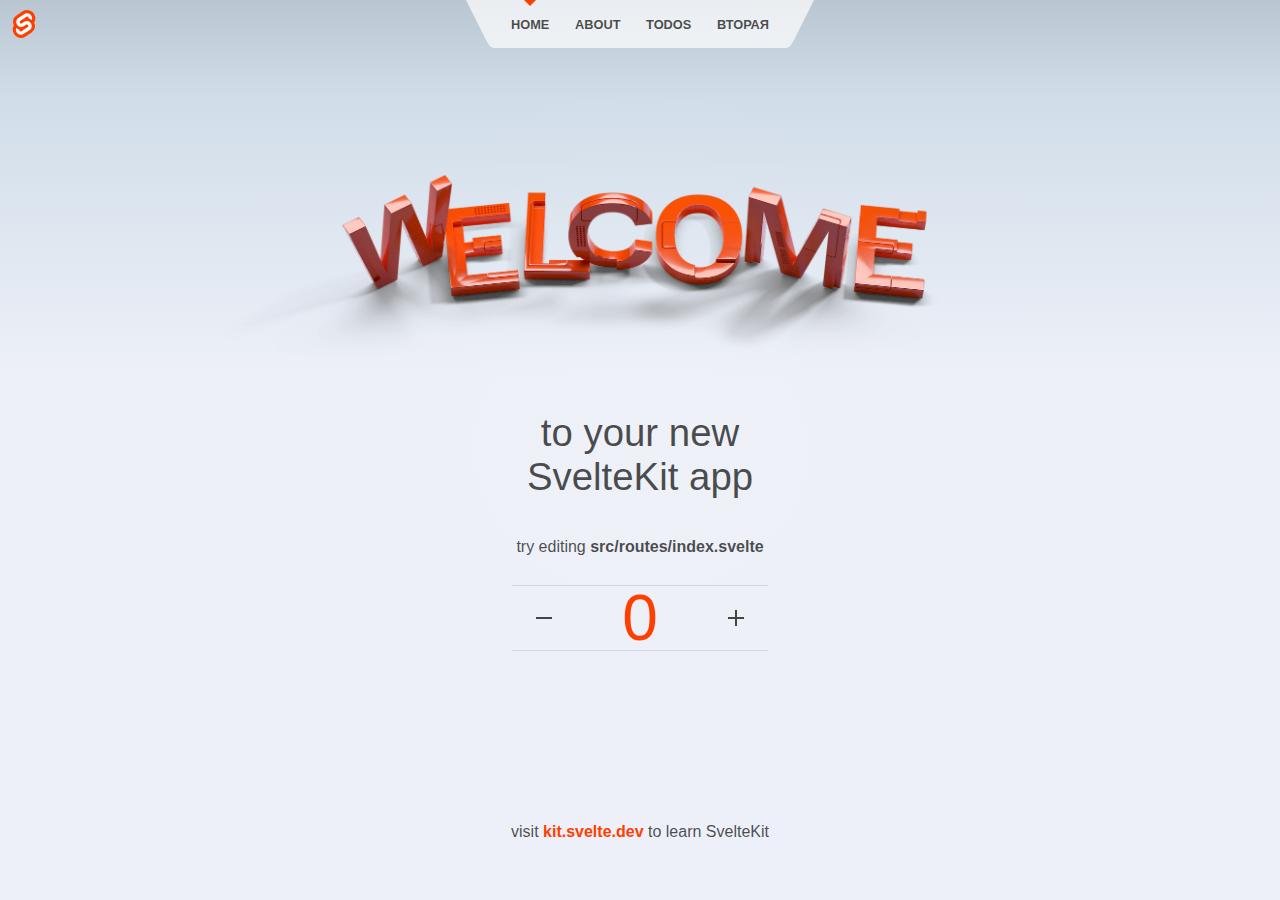
==== index.html @ 8eb038f1 "q" ====
<!DOCTYPE html>
<html lang="en">
	<head>
		<meta charset="utf-8" />
		<link rel="icon" href="/favicon.ico" />
		<meta name="viewport" content="width=device-width, initial-scale=1" />

		<title>Home</title>

		

		<link rel="modulepreload" href="/./_app/start-bb9dfd54.js">
		<link rel="modulepreload" href="/./_app/chunks/index-5ad3f4d4.js">
		<link rel="modulepreload" href="/./_app/chunks/index-d31526ba.js">
		<link rel="modulepreload" href="/./_app/pages/$layout.svelte-97f8ecf9.js">
		<link rel="modulepreload" href="/./_app/pages/index.svelte-7b14c95b.js">
		<link rel="stylesheet" href="/./_app/assets/start-a8cd1609.css">
		<link rel="stylesheet" href="/./_app/assets/pages/$layout.svelte-668ef4e9.css">
		<link rel="stylesheet" href="/./_app/assets/pages/index.svelte-3e658545.css">

		<script type="module">
			import { start } from "/./_app/start-bb9dfd54.js";
			start({
				target: document.querySelector("#svelte"),
				paths: {"base":"","assets":"/."},
				session: {},
				host: location.host,
				route: true,
				spa: false,
				hydrate: {
					status: 200,
					error: null,
					nodes: [
						import("/./_app/pages/$layout.svelte-97f8ecf9.js"),
						import("/./_app/pages/index.svelte-7b14c95b.js")
					],
					page: {
						host: location.host, // TODO this is redundant
						path: "/",
						query: new URLSearchParams(""),
						params: {}
					}
				}
			});
		</script>
	</head>
	<body>
		<div id="svelte">


<header class="svelte-a57vis"><div class="corner svelte-a57vis"><a href="https://kit.svelte.dev" class="svelte-a57vis"><img src="/_app/assets/svelte-logo.87df40b8.svg" alt="SvelteKit" class="svelte-a57vis"></a></div>

	<nav class="svelte-a57vis"><svg viewBox="0 0 2 3" aria-hidden="true" class="svelte-a57vis"><path d="M0,0 L1,2 C1.5,3 1.5,3 2,3 L2,0 Z" class="svelte-a57vis"></path></svg>
<ul class="svelte-a57vis"><li class="svelte-a57vis active"><a sveltekit:prefetch href="/" class="svelte-a57vis">Home</a></li>
	<li class="svelte-a57vis"><a sveltekit:prefetch href="/about" class="svelte-a57vis">About</a></li>
	<li class="svelte-a57vis"><a sveltekit:prefetch href="/todos" class="svelte-a57vis">Todos</a></li>
	<li class="svelte-a57vis"><a sveltekit:prefetch href="/two" class="svelte-a57vis">Вторая</a></li></ul>
<svg viewBox="0 0 2 3" aria-hidden="true" class="svelte-a57vis"><path d="M0,0 L0,3 C0.5,3 0.5,3 1,2 L2,0 Z" class="svelte-a57vis"></path></svg></nav>

	<div class="corner svelte-a57vis"></div>
</header>

<main class="svelte-1izrdc8">

<section class="svelte-mjk9ig"><h1 class="svelte-mjk9ig"><div class="welcome svelte-mjk9ig"><picture><source srcset="svelte-welcome.webp" type="image/webp">
		<img src="svelte-welcome.png" alt="Welcome" class="svelte-mjk9ig"></picture></div>

to your new<br>SvelteKit app
	</h1>

	<h2>try editing <strong>src/routes/index.svelte</strong></h2>

	<div class="counter svelte-12cun9x"><button aria-label="Decrease the counter by one" class="svelte-12cun9x"><svg role="img" aria-label="Minus" viewBox="0 0 1 1" class="svelte-12cun9x"><path d="M0,0.5 L1,0.5" class="svelte-12cun9x"></path></svg></button>

	<div class="counter-viewport svelte-12cun9x"><div class="counter-digits svelte-12cun9x" style="transform: translate(0, 0%)"><strong style="top: -100%" class="svelte-12cun9x">1</strong>
	<strong class="svelte-12cun9x">0</strong></div></div>

	<button aria-label="Increase the counter by one" class="svelte-12cun9x">
<svg role="img" aria-label="Plus" viewBox="0 0 1 1" class="svelte-12cun9x"><path d="M0,0.5 L1,0.5 M0.5,0 L0.5,1" class="svelte-12cun9x"></path></svg></button>
</div>
</section></main>

<footer class="svelte-1izrdc8"><p>visit <a href="https://kit.svelte.dev" class="svelte-1izrdc8">kit.svelte.dev</a> to learn SvelteKit</p>
</footer>



	
</div>
	</body>
</html>
---- _app/assets/start-a8cd1609.css ----
#svelte-announcer.svelte-1j55zn5{position:absolute;left:0;top:0;clip:rect(0 0 0 0);clip-path:inset(50%);overflow:hidden;white-space:nowrap;width:1px;height:1px}
---- _app/assets/pages/$layout.svelte-668ef4e9.css ----
header.svelte-a57vis.svelte-a57vis{display:flex;justify-content:space-between}.corner.svelte-a57vis.svelte-a57vis{width:3em;height:3em}.corner.svelte-a57vis a.svelte-a57vis{display:flex;align-items:center;justify-content:center;width:100%;height:100%}.corner.svelte-a57vis img.svelte-a57vis{width:2em;height:2em;object-fit:contain}nav.svelte-a57vis.svelte-a57vis{display:flex;justify-content:center;--background:rgba(255,255,255,0.7)}svg.svelte-a57vis.svelte-a57vis{width:2em;height:3em;display:block}path.svelte-a57vis.svelte-a57vis{fill:var(--background)}ul.svelte-a57vis.svelte-a57vis{position:relative;padding:0;margin:0;height:3em;display:flex;justify-content:center;align-items:center;list-style:none;background:var(--background);background-size:contain}li.svelte-a57vis.svelte-a57vis{position:relative;height:100%}li.active.svelte-a57vis.svelte-a57vis::before{--size:6px;content:'';width:0;height:0;position:absolute;top:0;left:calc(50% - var(--size));border:var(--size) solid transparent;border-top:var(--size) solid var(--accent-color)}nav.svelte-a57vis a.svelte-a57vis{display:flex;height:100%;align-items:center;padding:0 1em;color:var(--heading-color);font-weight:700;font-size:.8rem;text-transform:uppercase;letter-spacing:10%;text-decoration:none;transition:color .2s linear}a.svelte-a57vis.svelte-a57vis:hover{color:var(--accent-color)}@font-face{font-family:'Fira Mono';font-style:normal;font-display:swap;font-weight:400;src:url(/_app/assets/fira-mono-cyrillic-ext-400-normal.b3140dd3.woff2) format('woff2'),url(/_app/assets/fira-mono-all-400-normal.0d19eb5d.woff) format('woff');unicode-range:U+0460-052F,U+1C80-1C88,U+20B4,U+2DE0-2DFF,U+A640-A69F,U+FE2E-FE2F}@font-face{font-family:'Fira Mono';font-style:normal;font-display:swap;font-weight:400;src:url(/_app/assets/fira-mono-cyrillic-400-normal.046b609f.woff2) format('woff2'),url(/_app/assets/fira-mono-all-400-normal.0d19eb5d.woff) format('woff');unicode-range:U+0400-045F,U+0490-0491,U+04B0-04B1,U+2116}@font-face{font-family:'Fira Mono';font-style:normal;font-display:swap;font-weight:400;src:url(/_app/assets/fira-mono-greek-ext-400-normal.8659ae46.woff2) format('woff2'),url(/_app/assets/fira-mono-all-400-normal.0d19eb5d.woff) format('woff');unicode-range:U+1F00-1FFF}@font-face{font-family:'Fira Mono';font-style:normal;font-display:swap;font-weight:400;src:url(/_app/assets/fira-mono-greek-400-normal.1f8b3a07.woff2) format('woff2'),url(/_app/assets/fira-mono-all-400-normal.0d19eb5d.woff) format('woff');unicode-range:U+0370-03FF}@font-face{font-family:'Fira Mono';font-style:normal;font-display:swap;font-weight:400;src:url(/_app/assets/fira-mono-latin-ext-400-normal.b6331a25.woff2) format('woff2'),url(/_app/assets/fira-mono-all-400-normal.0d19eb5d.woff) format('woff');unicode-range:U+0100-024F,U+0259,U+1E00-1EFF,U+2020,U+20A0-20AB,U+20AD-20CF,U+2113,U+2C60-2C7F,U+A720-A7FF}@font-face{font-family:'Fira Mono';font-style:normal;font-display:swap;font-weight:400;src:url(/_app/assets/fira-mono-latin-400-normal.a2f9dbe8.woff2) format('woff2'),url(/_app/assets/fira-mono-all-400-normal.0d19eb5d.woff) format('woff');unicode-range:U+0000-00FF,U+0131,U+0152-0153,U+02BB-02BC,U+02C6,U+02DA,U+02DC,U+2000-206F,U+2074,U+20AC,U+2122,U+2191,U+2193,U+2212,U+2215,U+FEFF,U+FFFD}:root{font-family:Arial,-apple-system,BlinkMacSystemFont,'Segoe UI',Roboto,Oxygen,Ubuntu,Cantarell,'Open Sans','Helvetica Neue',sans-serif;--font-mono:'Fira Mono',monospace;--pure-white:#ffffff;--primary-color:#b9c6d2;--secondary-color:#d0dde9;--tertiary-color:#edf0f8;--accent-color:#ff3e00;--heading-color:rgba(0, 0, 0, 0.7);--text-color:#444444;--background-without-opacity:rgba(255, 255, 255, 0.7);--column-width:42rem;--column-margin-top:4rem}body{min-height:100vh;margin:0;background-color:var(--primary-color);background:linear-gradient(180deg,var(--primary-color) 0,var(--secondary-color) 10.45%,var(--tertiary-color) 41.35%)}body::before{content:'';width:80vw;height:100vh;position:absolute;top:0;left:10vw;z-index:-1;background:radial-gradient(50% 50% at 50% 50%,var(--pure-white) 0,rgba(255,255,255,0) 100%);opacity:.05}#svelte{min-height:100vh;display:flex;flex-direction:column}h1,h2,p{font-weight:400;color:var(--heading-color)}p{line-height:1.5}a{color:var(--accent-color);text-decoration:none}a:hover{text-decoration:underline}h1{font-size:2rem;margin-bottom:0 0 1em 0;text-align:center}h2{font-size:1rem}pre{font-size:16px;font-family:var(--font-mono);background-color:rgba(255,255,255,.45);border-radius:3px;box-shadow:2px 2px 6px rgb(255 255 255 / 25%);padding:.5em;overflow-x:auto;color:var(--text-color)}button,input{font-size:inherit;font-family:inherit}button:focus:not(:focus-visible){outline:0}@media (min-width:720px){h1{font-size:2.4rem}}main.svelte-1izrdc8.svelte-1izrdc8{flex:1;display:flex;flex-direction:column;padding:1rem;width:100%;max-width:1024px;margin:0 auto;box-sizing:border-box}footer.svelte-1izrdc8.svelte-1izrdc8{display:flex;flex-direction:column;justify-content:center;align-items:center;padding:40px}footer.svelte-1izrdc8 a.svelte-1izrdc8{font-weight:700}@media(min-width:480px){footer.svelte-1izrdc8.svelte-1izrdc8{padding:40px 0}}
---- _app/assets/pages/index.svelte-3e658545.css ----
.counter.svelte-12cun9x.svelte-12cun9x{display:flex;border-top:1px solid rgba(0,0,0,.1);border-bottom:1px solid rgba(0,0,0,.1);margin:1rem 0}.counter.svelte-12cun9x button.svelte-12cun9x{width:2em;padding:0;display:flex;align-items:center;justify-content:center;border:0;background-color:transparent;color:var(--text-color);font-size:2rem}.counter.svelte-12cun9x button.svelte-12cun9x:hover{background-color:var(--secondary-color)}svg.svelte-12cun9x.svelte-12cun9x{width:25%;height:25%}path.svelte-12cun9x.svelte-12cun9x{vector-effect:non-scaling-stroke;stroke-width:2px;stroke:var(--text-color)}.counter-viewport.svelte-12cun9x.svelte-12cun9x{width:8em;height:4em;overflow:hidden;text-align:center;position:relative}.counter-viewport.svelte-12cun9x strong.svelte-12cun9x{position:absolute;display:block;width:100%;height:100%;font-weight:400;color:var(--accent-color);font-size:4rem;display:flex;align-items:center;justify-content:center}.counter-digits.svelte-12cun9x.svelte-12cun9x{position:absolute;width:100%;height:100%}section.svelte-mjk9ig.svelte-mjk9ig{display:flex;flex-direction:column;justify-content:center;align-items:center;flex:1}h1.svelte-mjk9ig.svelte-mjk9ig{width:100%}.welcome.svelte-mjk9ig.svelte-mjk9ig{position:relative;width:100%;height:0;padding:0 0 calc(100% * 495 / 2048) 0}.welcome.svelte-mjk9ig img.svelte-mjk9ig{position:absolute;width:100%;height:100%;top:0;display:block}
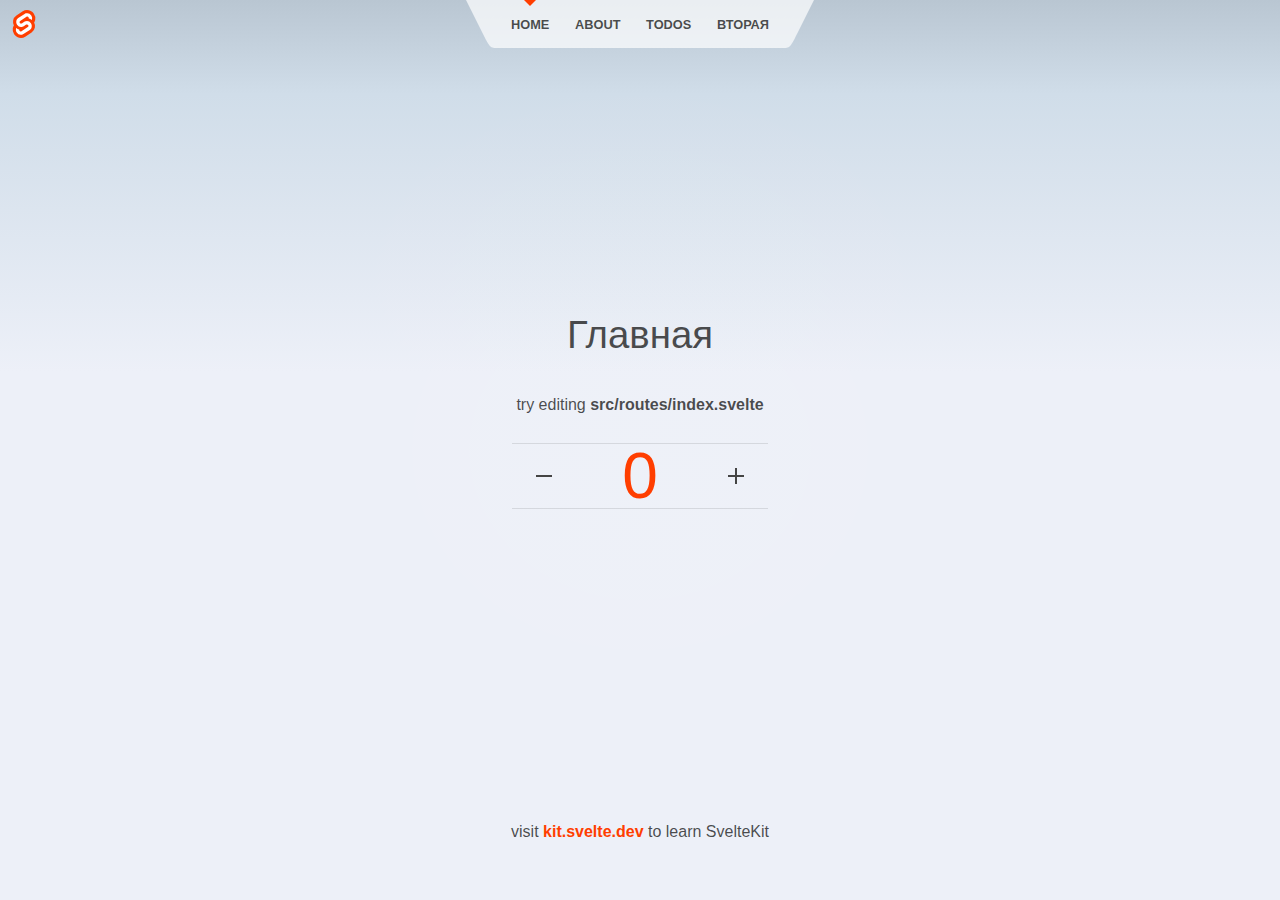
==== commit 55167e7f: "q" ====
--- a/index.html
+++ b/index.html
@@ -5,21 +5,21 @@
 		<link rel="icon" href="/favicon.ico" />
 		<meta name="viewport" content="width=device-width, initial-scale=1" />
 
-		<title>Home</title>
+		<title>Главная</title>
 
 		
 
-		<link rel="modulepreload" href="/./_app/start-bb9dfd54.js">
+		<link rel="modulepreload" href="/./_app/start-32b14a9f.js">
 		<link rel="modulepreload" href="/./_app/chunks/index-5ad3f4d4.js">
 		<link rel="modulepreload" href="/./_app/chunks/index-d31526ba.js">
-		<link rel="modulepreload" href="/./_app/pages/$layout.svelte-97f8ecf9.js">
-		<link rel="modulepreload" href="/./_app/pages/index.svelte-7b14c95b.js">
+		<link rel="modulepreload" href="/./_app/pages/$layout.svelte-5fa25ada.js">
+		<link rel="modulepreload" href="/./_app/pages/index.svelte-3b6e6033.js">
 		<link rel="stylesheet" href="/./_app/assets/start-a8cd1609.css">
 		<link rel="stylesheet" href="/./_app/assets/pages/$layout.svelte-668ef4e9.css">
-		<link rel="stylesheet" href="/./_app/assets/pages/index.svelte-3e658545.css">
+		<link rel="stylesheet" href="/./_app/assets/pages/index.svelte-a6866bc0.css">
 
 		<script type="module">
-			import { start } from "/./_app/start-bb9dfd54.js";
+			import { start } from "/./_app/start-32b14a9f.js";
 			start({
 				target: document.querySelector("#svelte"),
 				paths: {"base":"","assets":"/."},
@@ -31,8 +31,8 @@
 					status: 200,
 					error: null,
 					nodes: [
-						import("/./_app/pages/$layout.svelte-97f8ecf9.js"),
-						import("/./_app/pages/index.svelte-7b14c95b.js")
+						import("/./_app/pages/$layout.svelte-5fa25ada.js"),
+						import("/./_app/pages/index.svelte-3b6e6033.js")
 					],
 					page: {
 						host: location.host, // TODO this is redundant
@@ -62,10 +62,7 @@
 
 <main class="svelte-1izrdc8">
 
-<section class="svelte-mjk9ig"><h1 class="svelte-mjk9ig"><div class="welcome svelte-mjk9ig"><picture><source srcset="svelte-welcome.webp" type="image/webp">
-		<img src="svelte-welcome.png" alt="Welcome" class="svelte-mjk9ig"></picture></div>
-
-to your new<br>SvelteKit app
+<section class="svelte-mjk9ig"><h1 class="svelte-mjk9ig">Главная
 	</h1>
 
 	<h2>try editing <strong>src/routes/index.svelte</strong></h2>
--- a/_app/assets/pages/index.svelte-a6866bc0.css
+++ b/_app/assets/pages/index.svelte-a6866bc0.css
@@ -0,0 +1 @@
+.counter.svelte-12cun9x.svelte-12cun9x{display:flex;border-top:1px solid rgba(0,0,0,.1);border-bottom:1px solid rgba(0,0,0,.1);margin:1rem 0}.counter.svelte-12cun9x button.svelte-12cun9x{width:2em;padding:0;display:flex;align-items:center;justify-content:center;border:0;background-color:transparent;color:var(--text-color);font-size:2rem}.counter.svelte-12cun9x button.svelte-12cun9x:hover{background-color:var(--secondary-color)}svg.svelte-12cun9x.svelte-12cun9x{width:25%;height:25%}path.svelte-12cun9x.svelte-12cun9x{vector-effect:non-scaling-stroke;stroke-width:2px;stroke:var(--text-color)}.counter-viewport.svelte-12cun9x.svelte-12cun9x{width:8em;height:4em;overflow:hidden;text-align:center;position:relative}.counter-viewport.svelte-12cun9x strong.svelte-12cun9x{position:absolute;display:block;width:100%;height:100%;font-weight:400;color:var(--accent-color);font-size:4rem;display:flex;align-items:center;justify-content:center}.counter-digits.svelte-12cun9x.svelte-12cun9x{position:absolute;width:100%;height:100%}section.svelte-mjk9ig{display:flex;flex-direction:column;justify-content:center;align-items:center;flex:1}h1.svelte-mjk9ig{width:100%}